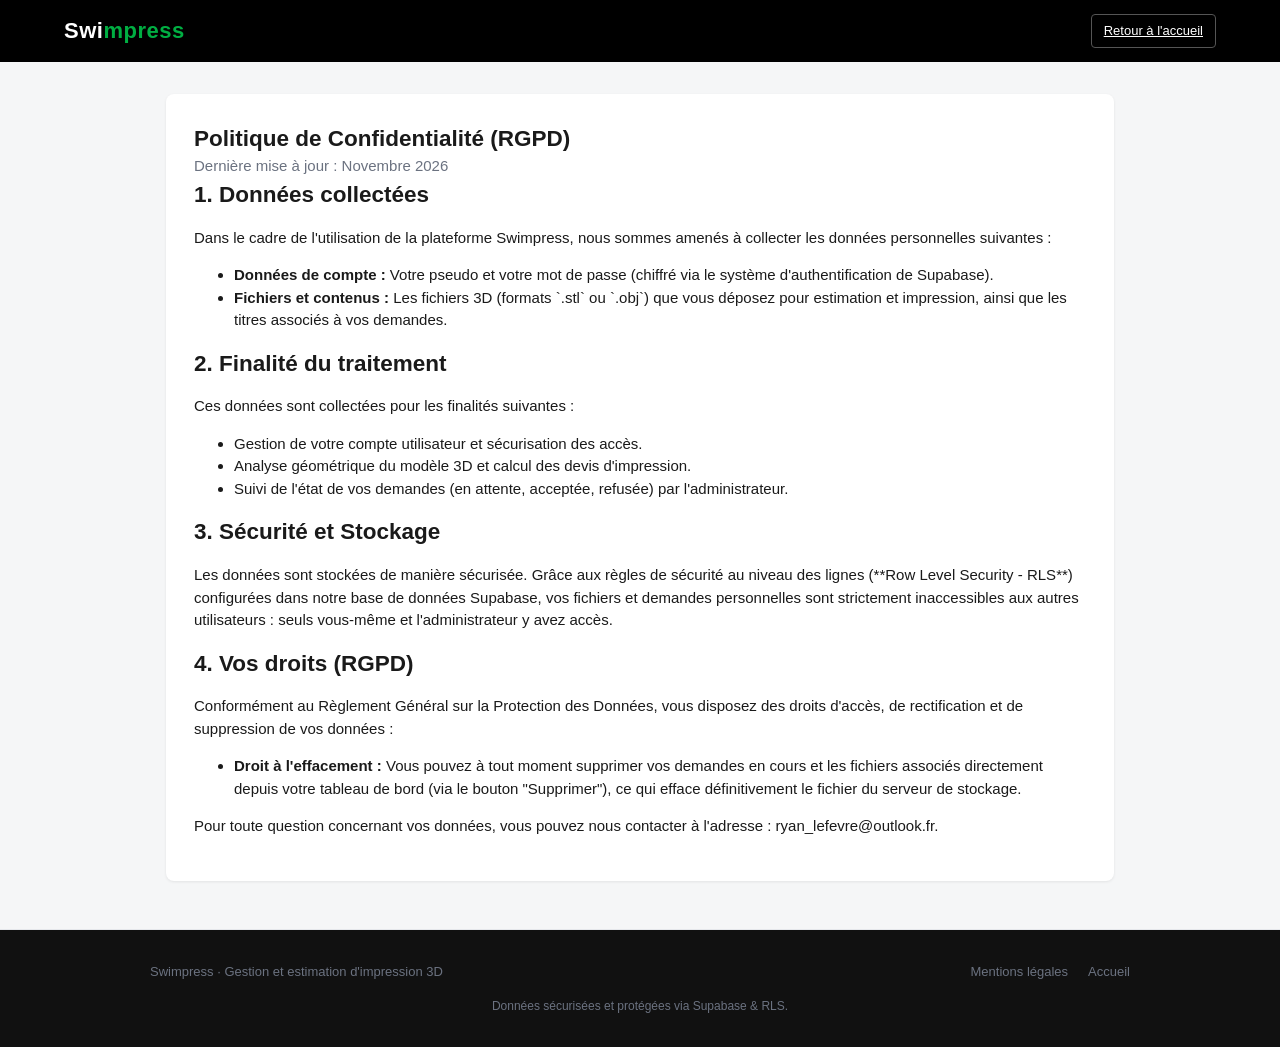
==== confidentialite.html @ 9ae866bb "Add RGPD to the web site" ====
<!DOCTYPE html>
<html lang="fr"><head><meta charset="utf-8">
<meta name="viewport" content="width=device-width,initial-scale=1">
<title>Swimpress – Politique de Confidentialité</title><link rel="stylesheet" href="style.css"></head>
<body>
<header>
  <div class="logo">Swi<b>mpress</b></div>
  <a href="index.html" class="btn ghost sm">Retour à l'accueil</a>
</header>
<main>
 <section class="card">
  <h1>Politique de Confidentialité (RGPD)</h1>
  <p class="muted">Dernière mise à jour : Novembre 2026</p>

  <h2>1. Données collectées</h2>
  <p>Dans le cadre de l'utilisation de la plateforme Swimpress, nous sommes amenés à collecter les données personnelles suivantes :</p>
  <ul>
    <li><strong>Données de compte :</strong> Votre pseudo et votre mot de passe (chiffré via le système d'authentification de Supabase).</li>
    <li><strong>Fichiers et contenus :</strong> Les fichiers 3D (formats `.stl` ou `.obj`) que vous déposez pour estimation et impression, ainsi que les titres associés à vos demandes.</li>
  </ul>

  <h2>2. Finalité du traitement</h2>
  <p>Ces données sont collectées pour les finalités suivantes :</p>
  <ul>
    <li>Gestion de votre compte utilisateur et sécurisation des accès.</li>
    <li>Analyse géométrique du modèle 3D et calcul des devis d'impression.</li>
    <li>Suivi de l'état de vos demandes (en attente, acceptée, refusée) par l'administrateur.</li>
  </ul>

  <h2>3. Sécurité et Stockage</h2>
  <p>Les données sont stockées de manière sécurisée. Grâce aux règles de sécurité au niveau des lignes (**Row Level Security - RLS**) configurées dans notre base de données Supabase, vos fichiers et demandes personnelles sont strictement inaccessibles aux autres utilisateurs : seuls vous-même et l'administrateur y avez accès.</p>

  <h2>4. Vos droits (RGPD)</h2>
  <p>Conformément au Règlement Général sur la Protection des Données, vous disposez des droits d'accès, de rectification et de suppression de vos données :</p>
  <ul>
    <li><strong>Droit à l'effacement :</strong> Vous pouvez à tout moment supprimer vos demandes en cours et les fichiers associés directement depuis votre tableau de bord (via le bouton "Supprimer"), ce qui efface définitivement le fichier du serveur de stockage.</li>
  </ul>
  <p>Pour toute question concernant vos données, vous pouvez nous contacter à l'adresse : ryan_lefevre@outlook.fr.</p>
 </section>
</main>
<footer>
  <div class="footer-content">
    <div>Swimpress · Gestion et estimation d'impression 3D</div>
    <div class="footer-links">
      <a href="mentions.html">Mentions légales</a>
      <div class="footer-links"><a href="index.html">Accueil</a></div>
    </div>
  </div>
  <p class="muted small">Données sécurisées et protégées via Supabase & RLS.</p>
</footer>
</body></html>
---- style.css ----
:root{--g:#00AE42;--gd:#009a3b;--bg:#f5f6f7;--c:#fff;--t:#1a1a1a;--m:#6b7280;--l:#e5e7eb}
*{box-sizing:border-box}body{margin:0;background:var(--bg);color:var(--t);font:15px/1.5 "Helvetica Neue",Arial,sans-serif}
header{background:#000;color:#fff;display:flex;justify-content:space-between;align-items:center;padding:14px 5vw}
.logo{font-size:22px;font-weight:700;letter-spacing:.5px}.logo b{color:var(--g)}
#who{display:flex;gap:12px;align-items:center}
main{max-width:980px;margin:32px auto;padding:0 16px;display:grid;gap:24px}
.card{background:var(--c);border-radius:8px;padding:28px;box-shadow:0 1px 3px rgba(0,0,0,.08)}
.auth{max-width:420px;margin:40px auto;display:grid;gap:12px}
h1,h2{margin:0}.muted{color:var(--m);margin:0}
input{padding:12px 14px;border:1px solid var(--l);border-radius:4px;font:inherit;width:100%}input:focus{outline:2px solid var(--g);border-color:transparent}
.btn{background:var(--g);color:#fff;border:0;border-radius:4px;padding:11px 22px;font:600 14px inherit;cursor:pointer;display:inline-block;text-align:center}
.btn:hover{background:var(--gd)}.btn.ghost{background:transparent;border:1px solid #555}.btn.ghost:hover{background:#222}
.btn.sm{padding:6px 12px;font-size:13px}.btn.out{background:#fff;color:var(--t);border:1px solid var(--l)}.btn.out:hover{background:var(--bg)}.btn.red{background:#e5484d}
.tabs{display:flex;border-bottom:1px solid var(--l)}.tab{flex:1;background:none;border:0;padding:10px;font:inherit;color:var(--m);cursor:pointer;border-bottom:2px solid transparent}.tab.on{color:var(--t);border-color:var(--g);font-weight:600}
.row{display:flex;justify-content:space-between;align-items:center;gap:12px;flex-wrap:wrap;margin:8px 0}
#send input{flex:1;min-width:180px}
#viewer{height:380px;background:linear-gradient(#eef0f2,#dfe3e6);border-radius:6px;margin:12px 0;position:relative;display:grid;place-items:center}
#viewer canvas{position:absolute;inset:0;width:100%;height:100%}#hint{position:relative}
.err{color:#e5484d;margin:0;min-height:1em}.ok{color:var(--gd)}
.item{display:flex;justify-content:space-between;align-items:center;gap:12px;flex-wrap:wrap;padding:14px 0;border-top:1px solid var(--l)}
.item:first-child{border-top:0}.item small{color:var(--m);display:block}
.acts{display:flex;gap:6px;flex-wrap:wrap}
.chip{padding:3px 10px;border-radius:99px;font-size:12px;font-weight:600;background:var(--g);color:#fff}
.chip.pending{background:#fff3cd;color:#8a6500}.chip.accepted{background:#d9f5e3;color:#007a31}.chip.refused{background:#fde2e3;color:#b3262b}
@media(max-width:600px){#viewer{height:280px}.card{padding:18px}}

/* ---- v2 ---- */
html{scroll-behavior:smooth}
header{position:sticky;top:0;z-index:10;gap:24px}header nav{display:flex;gap:24px;flex:1;margin-left:24px}
header nav a{color:#ccc;text-decoration:none;font-size:14px}header nav a:hover{color:var(--g)}
.hero{background:linear-gradient(120deg,#05140a,#0b3d1c 60%,#00AE42);color:#fff;display:flex;justify-content:space-around;align-items:center;gap:24px;padding:56px 5vw;flex-wrap:wrap}
.hero h1{font-size:clamp(32px,5vw,54px);line-height:1.1;margin:0 0 14px}.hero p{max-width:420px;color:#d7efe0;margin:0 0 24px}
.btn.big{padding:14px 30px;font-size:15px}.hero .btn{background:#fff;color:#007a31}.hero .btn:hover{background:#eaffef}
.scene{perspective:700px;width:160px;height:160px;margin:40px auto}
.cube{width:100px;height:100px;margin:30px;position:relative;transform-style:preserve-3d;animation:spin 14s linear infinite}
.cube i{position:absolute;inset:0;border:2px solid #00AE42;background:rgba(0,174,66,.15);box-shadow:0 0 18px rgba(0,174,66,.4) inset}
.cube i:nth-child(1){transform:translateZ(50px)}.cube i:nth-child(2){transform:rotateY(180deg) translateZ(50px)}
.cube i:nth-child(3){transform:rotateY(90deg) translateZ(50px)}.cube i:nth-child(4){transform:rotateY(-90deg) translateZ(50px)}
.cube i:nth-child(5){transform:rotateX(90deg) translateZ(50px)}.cube i:nth-child(6){transform:rotateX(-90deg) translateZ(50px)}
@keyframes spin{to{transform:rotateX(360deg) rotateY(360deg)}}
@media(prefers-reduced-motion:reduce){.cube{animation:none;transform:rotateX(-25deg) rotateY(35deg)}}
.stats{display:grid;grid-template-columns:repeat(auto-fit,minmax(130px,1fr));gap:16px;margin-top:-56px;position:relative}
.stats div{background:#fff;border-radius:8px;padding:18px;text-align:center;color:var(--m);box-shadow:0 4px 14px rgba(0,0,0,.1);border-bottom:3px solid var(--g)}
.stats b{display:block;font-size:30px;color:var(--t)}
.steps{display:grid;grid-template-columns:repeat(auto-fit,minmax(220px,1fr));gap:16px}
.steps .card{text-align:center}.steps h3{margin:10px 0 4px}.ico{display:inline-grid;place-items:center;width:48px;height:48px;border-radius:50%;background:#d9f5e3;color:var(--gd);font-size:22px}
#viewer.drop{outline:3px dashed var(--g);outline-offset:-8px}#hint{text-align:center;z-index:1}
.chip.dim{background:#eef0f2;color:var(--t)}.tabs.mini{border:0}.tabs.mini .tab{padding:6px 12px;font-size:13px;flex:none}
.empty{padding:20px 0}
.toast{position:fixed;bottom:24px;right:24px;background:#111;color:#fff;border-left:4px solid var(--g);padding:14px 20px;border-radius:6px;z-index:99;box-shadow:0 6px 20px rgba(0,0,0,.3)}.toast.bad{border-color:#e5484d}
footer{text-align:center;color:var(--m);padding:32px 16px;font-size:13px}
/* page de connexion */
.split{display:grid;grid-template-columns:1fr 1fr;min-height:100vh}
.side{background:linear-gradient(160deg,#05140a,#0b3d1c 60%,#00AE42);color:#fff;padding:40px 6vw;display:flex;flex-direction:column;justify-content:center}
.side .logo{position:absolute;top:28px;left:6vw}.side .scene{margin:0 0 30px}.side h2{font-size:32px;margin-bottom:8px}.side p{color:#d7efe0;max-width:360px}
.formside{display:grid;place-items:center;padding:24px}
.auth{width:100%;max-width:380px;display:grid;gap:14px}.auth label{display:grid;gap:6px;font-weight:600;font-size:14px}
.pw{position:relative;display:block}.pw input{padding-right:44px}.pw button{position:absolute;right:6px;top:50%;transform:translateY(-50%);background:none;border:0;cursor:pointer;font-size:18px}
@media(max-width:800px){.split{grid-template-columns:1fr}.side{padding:90px 6vw 24px}.side .scene,.side p{display:none}header nav{display:none}}

/* ---- estimation ---- */
.chk{display:flex!important;align-items:center;gap:8px;font-weight:600;cursor:pointer}.chk input{width:auto}
.estgrid{display:grid;grid-template-columns:1fr 1.2fr;gap:24px;margin:12px 0}
.params,.res{background:var(--bg);border-radius:8px;padding:18px;display:grid;gap:10px;align-content:start}
.params h3,.res h3{margin:0 0 4px;font-size:16px}.params label{display:grid;gap:4px;font-size:13px;color:var(--m)}.params input[type=number]{padding:8px 10px}
.res>div{display:flex;justify-content:space-between;gap:12px;padding:6px 0;border-bottom:1px solid var(--l)}.res b{font-variant-numeric:tabular-nums}
.res .total{border:0;background:var(--g);color:#fff;border-radius:6px;padding:12px 14px;font-size:18px}.small{font-size:12px}
@media(max-width:700px){.estgrid{grid-template-columns:1fr}}

/* ---- Footer RGPD & Liens ---- */
footer {background: #111;color: var(--m);padding: 32px 5vw;font-size: 13px;display: flex;flex-direction: column;align-items: center;gap: 16px;border-top: 1px solid var(--l);margin-top: 48px;}
.footer-content {display: flex;justify-content: space-between;align-items: center;width: 100%;max-width: 980px;flex-wrap: wrap;gap: 16px;}
.footer-links {display: flex;gap: 20px;}
.footer-links a {color: var(--m);text-decoration: none;}
.footer-links a:hover {color: var(--g);}
@media(max-width: 600px) {.footer-content { flex-direction: column; text-align: center; }}
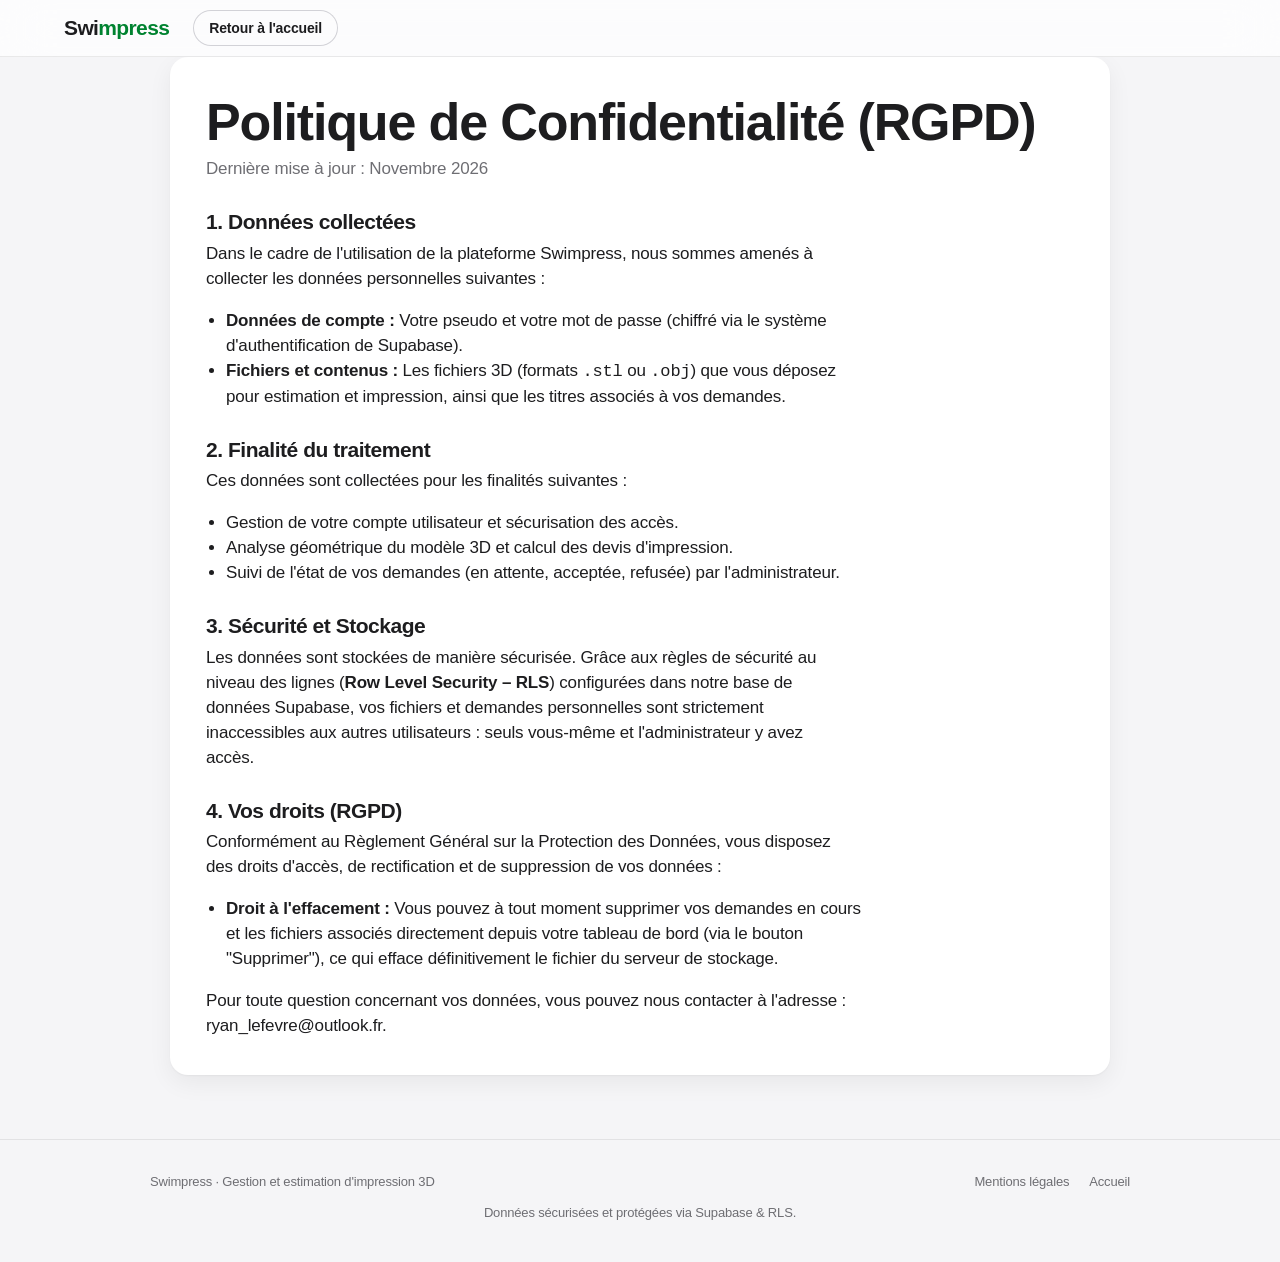
==== commit d5693814: "Add files via upload" ====
--- a/confidentialite.html
+++ b/confidentialite.html
@@ -1,51 +1,51 @@
-<!DOCTYPE html>
-<html lang="fr"><head><meta charset="utf-8">
-<meta name="viewport" content="width=device-width,initial-scale=1">
-<title>Swimpress – Politique de Confidentialité</title><link rel="stylesheet" href="style.css"></head>
-<body>
-<header>
-  <div class="logo">Swi<b>mpress</b></div>
-  <a href="index.html" class="btn ghost sm">Retour à l'accueil</a>
-</header>
-<main>
- <section class="card">
-  <h1>Politique de Confidentialité (RGPD)</h1>
-  <p class="muted">Dernière mise à jour : Novembre 2026</p>
-
-  <h2>1. Données collectées</h2>
-  <p>Dans le cadre de l'utilisation de la plateforme Swimpress, nous sommes amenés à collecter les données personnelles suivantes :</p>
-  <ul>
-    <li><strong>Données de compte :</strong> Votre pseudo et votre mot de passe (chiffré via le système d'authentification de Supabase).</li>
-    <li><strong>Fichiers et contenus :</strong> Les fichiers 3D (formats `.stl` ou `.obj`) que vous déposez pour estimation et impression, ainsi que les titres associés à vos demandes.</li>
-  </ul>
-
-  <h2>2. Finalité du traitement</h2>
-  <p>Ces données sont collectées pour les finalités suivantes :</p>
-  <ul>
-    <li>Gestion de votre compte utilisateur et sécurisation des accès.</li>
-    <li>Analyse géométrique du modèle 3D et calcul des devis d'impression.</li>
-    <li>Suivi de l'état de vos demandes (en attente, acceptée, refusée) par l'administrateur.</li>
-  </ul>
-
-  <h2>3. Sécurité et Stockage</h2>
-  <p>Les données sont stockées de manière sécurisée. Grâce aux règles de sécurité au niveau des lignes (**Row Level Security - RLS**) configurées dans notre base de données Supabase, vos fichiers et demandes personnelles sont strictement inaccessibles aux autres utilisateurs : seuls vous-même et l'administrateur y avez accès.</p>
-
-  <h2>4. Vos droits (RGPD)</h2>
-  <p>Conformément au Règlement Général sur la Protection des Données, vous disposez des droits d'accès, de rectification et de suppression de vos données :</p>
-  <ul>
-    <li><strong>Droit à l'effacement :</strong> Vous pouvez à tout moment supprimer vos demandes en cours et les fichiers associés directement depuis votre tableau de bord (via le bouton "Supprimer"), ce qui efface définitivement le fichier du serveur de stockage.</li>
-  </ul>
-  <p>Pour toute question concernant vos données, vous pouvez nous contacter à l'adresse : ryan_lefevre@outlook.fr.</p>
- </section>
-</main>
-<footer>
-  <div class="footer-content">
-    <div>Swimpress · Gestion et estimation d'impression 3D</div>
-    <div class="footer-links">
-      <a href="mentions.html">Mentions légales</a>
-      <div class="footer-links"><a href="index.html">Accueil</a></div>
-    </div>
-  </div>
-  <p class="muted small">Données sécurisées et protégées via Supabase & RLS.</p>
-</footer>
+<!DOCTYPE html>
+<html lang="fr"><head><meta charset="utf-8">
+<meta name="viewport" content="width=device-width,initial-scale=1">
+<title>Swimpress – Politique de Confidentialité</title><link rel="stylesheet" href="style.css"><script>try{if(localStorage.getItem("theme")==="dark")document.documentElement.dataset.theme="dark"}catch(e){}</script></head>
+<body>
+<header>
+  <div class="logo">Swi<b>mpress</b></div>
+  <a href="index.html" class="btn ghost sm">Retour à l'accueil</a>
+</header>
+<main>
+ <section class="card">
+  <h1>Politique de Confidentialité (RGPD)</h1>
+  <p class="muted">Dernière mise à jour : Novembre 2026</p>
+
+  <h2>1. Données collectées</h2>
+  <p>Dans le cadre de l'utilisation de la plateforme Swimpress, nous sommes amenés à collecter les données personnelles suivantes :</p>
+  <ul>
+    <li><strong>Données de compte :</strong> Votre pseudo et votre mot de passe (chiffré via le système d'authentification de Supabase).</li>
+    <li><strong>Fichiers et contenus :</strong> Les fichiers 3D (formats <code>.stl</code> ou <code>.obj</code>) que vous déposez pour estimation et impression, ainsi que les titres associés à vos demandes.</li>
+  </ul>
+
+  <h2>2. Finalité du traitement</h2>
+  <p>Ces données sont collectées pour les finalités suivantes :</p>
+  <ul>
+    <li>Gestion de votre compte utilisateur et sécurisation des accès.</li>
+    <li>Analyse géométrique du modèle 3D et calcul des devis d'impression.</li>
+    <li>Suivi de l'état de vos demandes (en attente, acceptée, refusée) par l'administrateur.</li>
+  </ul>
+
+  <h2>3. Sécurité et Stockage</h2>
+  <p>Les données sont stockées de manière sécurisée. Grâce aux règles de sécurité au niveau des lignes (<strong>Row Level Security – RLS</strong>) configurées dans notre base de données Supabase, vos fichiers et demandes personnelles sont strictement inaccessibles aux autres utilisateurs : seuls vous-même et l'administrateur y avez accès.</p>
+
+  <h2>4. Vos droits (RGPD)</h2>
+  <p>Conformément au Règlement Général sur la Protection des Données, vous disposez des droits d'accès, de rectification et de suppression de vos données :</p>
+  <ul>
+    <li><strong>Droit à l'effacement :</strong> Vous pouvez à tout moment supprimer vos demandes en cours et les fichiers associés directement depuis votre tableau de bord (via le bouton "Supprimer"), ce qui efface définitivement le fichier du serveur de stockage.</li>
+  </ul>
+  <p>Pour toute question concernant vos données, vous pouvez nous contacter à l'adresse : ryan_lefevre@outlook.fr.</p>
+ </section>
+</main>
+<footer>
+  <div class="footer-content">
+    <div>Swimpress · Gestion et estimation d'impression 3D</div>
+    <div class="footer-links">
+      <a href="mentions.html">Mentions légales</a>
+      <a href="index.html">Accueil</a>
+    </div>
+  </div>
+  <p class="small">Données sécurisées et protégées via Supabase & RLS.</p>
+</footer>
 </body></html>
--- a/style.css
+++ b/style.css
@@ -1,76 +1,335 @@
-:root{--g:#00AE42;--gd:#009a3b;--bg:#f5f6f7;--c:#fff;--t:#1a1a1a;--m:#6b7280;--l:#e5e7eb}
-*{box-sizing:border-box}body{margin:0;background:var(--bg);color:var(--t);font:15px/1.5 "Helvetica Neue",Arial,sans-serif}
-header{background:#000;color:#fff;display:flex;justify-content:space-between;align-items:center;padding:14px 5vw}
-.logo{font-size:22px;font-weight:700;letter-spacing:.5px}.logo b{color:var(--g)}
-#who{display:flex;gap:12px;align-items:center}
-main{max-width:980px;margin:32px auto;padding:0 16px;display:grid;gap:24px}
-.card{background:var(--c);border-radius:8px;padding:28px;box-shadow:0 1px 3px rgba(0,0,0,.08)}
-.auth{max-width:420px;margin:40px auto;display:grid;gap:12px}
-h1,h2{margin:0}.muted{color:var(--m);margin:0}
-input{padding:12px 14px;border:1px solid var(--l);border-radius:4px;font:inherit;width:100%}input:focus{outline:2px solid var(--g);border-color:transparent}
-.btn{background:var(--g);color:#fff;border:0;border-radius:4px;padding:11px 22px;font:600 14px inherit;cursor:pointer;display:inline-block;text-align:center}
-.btn:hover{background:var(--gd)}.btn.ghost{background:transparent;border:1px solid #555}.btn.ghost:hover{background:#222}
-.btn.sm{padding:6px 12px;font-size:13px}.btn.out{background:#fff;color:var(--t);border:1px solid var(--l)}.btn.out:hover{background:var(--bg)}.btn.red{background:#e5484d}
-.tabs{display:flex;border-bottom:1px solid var(--l)}.tab{flex:1;background:none;border:0;padding:10px;font:inherit;color:var(--m);cursor:pointer;border-bottom:2px solid transparent}.tab.on{color:var(--t);border-color:var(--g);font-weight:600}
-.row{display:flex;justify-content:space-between;align-items:center;gap:12px;flex-wrap:wrap;margin:8px 0}
-#send input{flex:1;min-width:180px}
-#viewer{height:380px;background:linear-gradient(#eef0f2,#dfe3e6);border-radius:6px;margin:12px 0;position:relative;display:grid;place-items:center}
-#viewer canvas{position:absolute;inset:0;width:100%;height:100%}#hint{position:relative}
-.err{color:#e5484d;margin:0;min-height:1em}.ok{color:var(--gd)}
-.item{display:flex;justify-content:space-between;align-items:center;gap:12px;flex-wrap:wrap;padding:14px 0;border-top:1px solid var(--l)}
-.item:first-child{border-top:0}.item small{color:var(--m);display:block}
-.acts{display:flex;gap:6px;flex-wrap:wrap}
-.chip{padding:3px 10px;border-radius:99px;font-size:12px;font-weight:600;background:var(--g);color:#fff}
-.chip.pending{background:#fff3cd;color:#8a6500}.chip.accepted{background:#d9f5e3;color:#007a31}.chip.refused{background:#fde2e3;color:#b3262b}
-@media(max-width:600px){#viewer{height:280px}.card{padding:18px}}
-
-/* ---- v2 ---- */
-html{scroll-behavior:smooth}
-header{position:sticky;top:0;z-index:10;gap:24px}header nav{display:flex;gap:24px;flex:1;margin-left:24px}
-header nav a{color:#ccc;text-decoration:none;font-size:14px}header nav a:hover{color:var(--g)}
-.hero{background:linear-gradient(120deg,#05140a,#0b3d1c 60%,#00AE42);color:#fff;display:flex;justify-content:space-around;align-items:center;gap:24px;padding:56px 5vw;flex-wrap:wrap}
-.hero h1{font-size:clamp(32px,5vw,54px);line-height:1.1;margin:0 0 14px}.hero p{max-width:420px;color:#d7efe0;margin:0 0 24px}
-.btn.big{padding:14px 30px;font-size:15px}.hero .btn{background:#fff;color:#007a31}.hero .btn:hover{background:#eaffef}
-.scene{perspective:700px;width:160px;height:160px;margin:40px auto}
-.cube{width:100px;height:100px;margin:30px;position:relative;transform-style:preserve-3d;animation:spin 14s linear infinite}
-.cube i{position:absolute;inset:0;border:2px solid #00AE42;background:rgba(0,174,66,.15);box-shadow:0 0 18px rgba(0,174,66,.4) inset}
+/* =========================================================
+   Swimpress – design system v3 (esprit Apple HIG)
+   Principes : contenu d'abord, une seule couleur d'accent,
+   glass uniquement sur la couche fonctionnelle (header, bulle de prix, toast).
+   ========================================================= */
+
+/* ---------- 1. Tokens ---------- */
+:root{
+  /* Surfaces */
+  --bg:#f5f5f7;            /* fond de page */
+  --c:#ffffff;             /* cartes (couche contenu : opaque) */
+  --fill:#f2f2f4;          /* champs, zones secondaires */
+  /* Contenu */
+  --t:#1d1d1f;             /* texte        15.5:1 sur --bg */
+  --m:#6e6e73;             /* texte discret 4.7:1 sur --bg  */
+  --l:#d2d2d7;             /* filet */
+  --hair:rgba(0,0,0,.08);
+  /* Accent unique */
+  --g:#008330;             /* fond de bouton : blanc dessus 4.9:1 */
+  --gd:#007a2c;            /* survol / texte vert sur blanc 5.5:1 */
+  --on-g:#fff;
+  --g-soft:#e3f5e9;
+  /* Signaux */
+  --red:#c9252d;           /* blanc dessus 5.6:1 */
+  --on-red:#fff;
+  /* Glass (valeurs de départ, pas une spec Apple) */
+  --glass:rgba(255,255,255,.72);
+  --glass-line:rgba(255,255,255,.6);
+  --blur:saturate(1.6) blur(24px);
+  /* Forme */
+  --r:18px; --r-sm:12px;
+  --shadow:0 1px 2px rgba(0,0,0,.04),0 8px 24px rgba(0,0,0,.06);
+  --font:-apple-system,BlinkMacSystemFont,"SF Pro Text","SF Pro Display","Inter","Segoe UI",Roboto,"Helvetica Neue",Arial,sans-serif;
+}
+:root{color-scheme:light}
+/* Sombre = choix de l'utilisateur (bouton), jamais automatique. Gris anthracite, pas de noir pur. */
+:root[data-theme="dark"]{
+  color-scheme:dark;
+  --bg:#1f2023;--c:#2a2b2f;--fill:#35363b;
+  --t:#f2f2f4;--m:#a9a9b1;--l:#44454b;--hair:rgba(255,255,255,.09);
+  --g:#34c759;--gd:#5bd77b;--on-g:#062410;--g-soft:#1f3a29;
+  --red:#d93036;
+  --glass:rgba(42,43,47,.72);--glass-line:rgba(255,255,255,.12);
+  --shadow:0 1px 2px rgba(0,0,0,.25),0 8px 24px rgba(0,0,0,.25);
+}
+/* Transparence réduite : repli opaque */
+@media(prefers-reduced-transparency:reduce){
+  :root,:root[data-theme="dark"]{--glass:var(--c);--blur:none}
+}
+/* Contraste renforcé */
+@media(prefers-contrast:more){
+  :root{--l:#6e6e73;--hair:rgba(0,0,0,.4);--m:#4a4a4f}
+}
+
+/* ---------- 2. Base ---------- */
+*{box-sizing:border-box}
+[hidden]{display:none!important} /* .row{display:flex} neutralisait l'attribut hidden de #send */
+html{scroll-behavior:smooth;scroll-padding-top:72px;-webkit-text-size-adjust:100%}
+body{margin:0;background:var(--bg);color:var(--t);font:17px/1.47 var(--font);letter-spacing:-.01em;-webkit-font-smoothing:antialiased}
+h1,h2,h3{margin:0;letter-spacing:-.022em;line-height:1.12}
+h1{font-size:clamp(32px,5vw,52px);font-weight:700}
+h2{font-size:28px;font-weight:700}
+h3{font-size:19px;font-weight:600}
+p{margin:0}
+.muted{color:var(--m);margin:0}
+.small{font-size:13px}
+a{color:var(--gd)}
+:focus-visible{outline:3px solid var(--g);outline-offset:2px;border-radius:6px}
+
+/* ---------- 3. Header = couche fonctionnelle (glass) ---------- */
+header{
+  position:sticky;top:0;z-index:20;
+  display:flex;align-items:center;gap:24px;
+  padding:10px max(5vw,16px);min-height:56px;
+  background:var(--glass);
+  -webkit-backdrop-filter:var(--blur);backdrop-filter:var(--blur);
+  border-bottom:1px solid var(--hair);
+}
+.logo{font-size:21px;font-weight:700;letter-spacing:-.03em;color:var(--t)}
+.logo b{color:var(--g)}
+header nav{display:flex;gap:4px;flex:1;margin-left:8px}
+header nav a{color:var(--t);opacity:.72;text-decoration:none;font-size:15px;padding:8px 12px;border-radius:99px;transition:background .2s,opacity .2s}
+header nav a:hover{opacity:1;background:var(--hair)}
+#who{display:flex;gap:10px;align-items:center;font-size:15px}
+#pseudo{font-weight:600}
+
+/* ---------- 4. Boutons : un seul prominent par zone ---------- */
+.btn{
+  display:inline-flex;align-items:center;justify-content:center;gap:6px;
+  min-height:44px;padding:0 22px;border:0;border-radius:99px;
+  background:var(--g);color:var(--on-g);
+  font:600 15px/1 var(--font);letter-spacing:-.01em;cursor:pointer;text-decoration:none;
+  transition:background .2s,transform .1s;
+}
+.btn:hover{background:var(--gd)}
+.btn:active{transform:scale(.98)}
+.btn:disabled{opacity:.45;cursor:default}
+.btn.out{background:var(--fill);color:var(--t)}
+.btn.out:hover{background:var(--l)}
+.btn.ghost{background:transparent;color:var(--t);box-shadow:inset 0 0 0 1px var(--l)}
+.btn.ghost:hover{background:var(--hair)}
+.btn.red{background:var(--red);color:var(--on-red)}
+.btn.red:hover{filter:brightness(.92)}
+.btn.big{min-height:52px;padding:0 32px;font-size:17px}
+/* « sm » garde une zone de clic de 44 px grâce au padding vertical invisible */
+.btn.sm{min-height:36px;padding:0 16px;font-size:14px;position:relative}
+.btn.sm::after{content:"";position:absolute;inset:-4px 0}
+
+/* ---------- 5. Hero : sobre, clair, sans gradient ---------- */
+.hero{
+  display:flex;justify-content:center;align-items:center;gap:clamp(24px,6vw,80px);flex-wrap:wrap;
+  padding:clamp(48px,9vw,96px) 5vw clamp(72px,10vw,112px);text-align:left;
+  background:linear-gradient(120deg, #05140a, #0b3d1c 60%, #00AE42);
+  color:#fff;
+}
+.hero>div:first-child{max-width:520px}
+.hero h1{margin-bottom:16px;color:#fff}
+.hero p{font-size:21px;line-height:1.35;color:#d7efe0;margin-bottom:28px;max-width:440px}
+.hero .btn{background:#fff;color:#007a31}
+.hero .btn:hover{background:#eaffef}
+.hero .cube i{border-color:rgba(255,255,255,.75);background:rgba(255,255,255,.10);box-shadow:0 0 18px rgba(255,255,255,.18) inset}
+.scene{perspective:800px;width:160px;height:160px;margin:20px auto}
+.cube{width:100px;height:100px;margin:30px;position:relative;transform-style:preserve-3d;animation:spin 18s linear infinite}
+.cube i{position:absolute;inset:0;border:1.5px solid var(--g);background:color-mix(in srgb,var(--g) 10%,transparent);border-radius:6px}
 .cube i:nth-child(1){transform:translateZ(50px)}.cube i:nth-child(2){transform:rotateY(180deg) translateZ(50px)}
 .cube i:nth-child(3){transform:rotateY(90deg) translateZ(50px)}.cube i:nth-child(4){transform:rotateY(-90deg) translateZ(50px)}
 .cube i:nth-child(5){transform:rotateX(90deg) translateZ(50px)}.cube i:nth-child(6){transform:rotateX(-90deg) translateZ(50px)}
 @keyframes spin{to{transform:rotateX(360deg) rotateY(360deg)}}
-@media(prefers-reduced-motion:reduce){.cube{animation:none;transform:rotateX(-25deg) rotateY(35deg)}}
-.stats{display:grid;grid-template-columns:repeat(auto-fit,minmax(130px,1fr));gap:16px;margin-top:-56px;position:relative}
-.stats div{background:#fff;border-radius:8px;padding:18px;text-align:center;color:var(--m);box-shadow:0 4px 14px rgba(0,0,0,.1);border-bottom:3px solid var(--g)}
-.stats b{display:block;font-size:30px;color:var(--t)}
+@media(prefers-reduced-motion:reduce){.cube{animation:none;transform:rotateX(-25deg) rotateY(35deg)}html{scroll-behavior:auto}}
+
+/* ---------- 6. Mise en page & cartes (couche contenu : opaque) ---------- */
+main{max-width:980px;margin:0 auto;padding:0 20px;display:grid;gap:28px}
+.card{background:var(--c);border-radius:var(--r);padding:clamp(20px,4vw,36px);box-shadow:var(--shadow)}
+.row{display:flex;justify-content:space-between;align-items:center;gap:12px;flex-wrap:wrap;margin:0 0 16px}
+.row:last-child{margin-bottom:0}
+
+/* Stats : une ligne discrète, plus de gros chiffres sur dégradé */
+.stats{display:flex;gap:8px;flex-wrap:wrap;margin-top:-48px;position:relative}
+.stats div{flex:1 1 130px;background:var(--c);border-radius:var(--r-sm);padding:14px 18px;color:var(--m);font-size:14px;box-shadow:var(--shadow)}
+.stats b{display:block;font-size:26px;font-weight:700;color:var(--t);letter-spacing:-.02em;font-variant-numeric:tabular-nums}
+
 .steps{display:grid;grid-template-columns:repeat(auto-fit,minmax(220px,1fr));gap:16px}
-.steps .card{text-align:center}.steps h3{margin:10px 0 4px}.ico{display:inline-grid;place-items:center;width:48px;height:48px;border-radius:50%;background:#d9f5e3;color:var(--gd);font-size:22px}
-#viewer.drop{outline:3px dashed var(--g);outline-offset:-8px}#hint{text-align:center;z-index:1}
-.chip.dim{background:#eef0f2;color:var(--t)}.tabs.mini{border:0}.tabs.mini .tab{padding:6px 12px;font-size:13px;flex:none}
-.empty{padding:20px 0}
-.toast{position:fixed;bottom:24px;right:24px;background:#111;color:#fff;border-left:4px solid var(--g);padding:14px 20px;border-radius:6px;z-index:99;box-shadow:0 6px 20px rgba(0,0,0,.3)}.toast.bad{border-color:#e5484d}
-footer{text-align:center;color:var(--m);padding:32px 16px;font-size:13px}
-/* page de connexion */
+.steps .card{text-align:left;padding:24px;box-shadow:none;border:1px solid var(--hair)}
+.steps h3{margin:14px 0 4px}
+.ico{display:inline-grid;place-items:center;width:44px;height:44px;border-radius:12px;background:var(--g-soft);color:var(--gd);font-size:20px;font-weight:700}
+
+/* ---------- 7. Visionneuse 3D = signature du produit ---------- */
+#viewer{
+  height:min(62vh,480px);min-height:300px;margin:0 0 20px;position:relative;display:grid;place-items:center;overflow:hidden;
+  border-radius:var(--r);background:radial-gradient(120% 90% at 50% 0%,var(--c),var(--fill));
+  box-shadow:inset 0 0 0 1px var(--hair);
+}
+#viewer canvas{position:absolute;inset:0;width:100%;height:100%}
+#hint{position:relative;text-align:center;z-index:1;padding:0 24px}
+#viewer.drop{box-shadow:inset 0 0 0 3px var(--g)}
+/* Bulle de prix flottante : glass sur contenu riche = usage légitime */
+.vtotal{
+  position:absolute;left:16px;bottom:16px;z-index:2;
+  padding:10px 18px;border-radius:99px;font-weight:600;font-size:17px;font-variant-numeric:tabular-nums;
+  background:var(--glass);border:1px solid var(--glass-line);
+  -webkit-backdrop-filter:var(--blur);backdrop-filter:var(--blur);
+  box-shadow:0 4px 16px rgba(0,0,0,.12);
+}
+.vtotal[hidden]{display:none}
+
+/* ---------- 8. Estimation ---------- */
+.chk{display:flex!important;align-items:center;gap:10px;font-weight:500;cursor:pointer;font-size:15px}
+.chk input{width:20px;height:20px;accent-color:var(--g)}
+.estgrid{display:grid;grid-template-columns:1fr 1.2fr;gap:20px;margin:16px 0}
+.params,.res{background:var(--fill);border-radius:var(--r);padding:22px;display:grid;gap:12px;align-content:start}
+.params h3,.res h3{margin:0 0 4px;font-size:17px}
+.params label{display:grid;gap:6px;font-size:14px;color:var(--m)}
+.fixed{display:grid;gap:2px;padding-top:10px;border-top:1px solid var(--l);font-size:14px;color:var(--m)}
+.fixed div{display:flex;justify-content:space-between}
+.fixed b{color:var(--t);font-weight:500;font-variant-numeric:tabular-nums}
+.res>div{display:flex;justify-content:space-between;gap:12px;padding:8px 0;border-bottom:1px solid var(--l);font-size:15px}
+.res b{font-variant-numeric:tabular-nums;font-weight:600}
+.res .total{border:0;background:var(--g);color:var(--on-g);border-radius:var(--r-sm);padding:14px 16px;font-size:19px;margin-top:6px}
+.res>p{padding-top:6px}
+
+/* ---------- 9. Formulaires ---------- */
+input{
+  width:100%;min-height:44px;padding:0 14px;border:1px solid transparent;border-radius:var(--r-sm);
+  background:var(--glass);color:var(--t);font:inherit;transition:box-shadow .15s,background .15s;
+}
+input::placeholder{color:var(--m)}
+input:focus{outline:none;background:var(--c);box-shadow:0 0 0 3px color-mix(in srgb,var(--g) 45%,transparent);border-color:var(--g)}
+input:disabled{opacity:.6}
+#send input{flex:1;min-width:180px}
+.err{color:var(--red);margin:0;min-height:1.4em;font-size:14px}
+.ok{color:var(--gd)}
+
+/* ---------- 10. Onglets = contrôle segmenté ---------- */
+.tabs{display:flex;padding:3px;background:var(--fill);border-radius:99px;gap:2px}
+.tab{flex:1;background:none;border:0;padding:8px 14px;min-height:36px;font:500 14px var(--font);color:var(--m);cursor:pointer;border-radius:99px;transition:background .2s,color .2s}
+.tab:hover{color:var(--t)}
+.tab.on{background:var(--c);color:var(--t);font-weight:600;box-shadow:0 1px 3px rgba(0,0,0,.12)}
+.tabs.mini{background:var(--fill)}
+.tabs.mini .tab{flex:none}
+
+/* ---------- 11. Liste des demandes ---------- */
+.item{display:flex;justify-content:space-between;align-items:center;gap:12px;flex-wrap:wrap;padding:16px 0;border-top:1px solid var(--hair)}
+.item:first-child{border-top:0}
+.item small{color:var(--m);display:block;font-size:13px;margin-top:2px}
+.acts{display:flex;gap:6px;flex-wrap:wrap}
+.empty{padding:28px 0;text-align:center}
+
+/* ---------- 12. Pastilles de statut (texte + couleur, jamais couleur seule) ---------- */
+.chip{display:inline-block;padding:3px 10px;border-radius:99px;font-size:13px;font-weight:600;background:var(--g);color:var(--on-g)}
+.chip.pending{background:#fff2d6;color:#8a5a00}
+.chip.accepted{background:#dff5e6;color:#006b26}
+.chip.refused{background:#fde8e9;color:#b3202a}
+.chip.dim{background:var(--fill);color:var(--t)}
+[data-theme="dark"] .chip.pending{background:#43361a;color:#ffd166}
+[data-theme="dark"] .chip.accepted{background:#1f3a29;color:#6fe08c}
+[data-theme="dark"] .chip.refused{background:#432226;color:#ff9a9f}
+
+/* ---------- 13. Toast = couche fonctionnelle ---------- */
+.toast{
+  position:fixed;left:50%;bottom:max(24px,env(safe-area-inset-bottom));transform:translateX(-50%);z-index:99;
+  padding:12px 20px;border-radius:99px;font-size:15px;font-weight:500;max-width:calc(100vw - 32px);
+  background:var(--glass);color:var(--t);border:1px solid var(--glass-line);
+  -webkit-backdrop-filter:var(--blur);backdrop-filter:var(--blur);box-shadow:0 8px 28px rgba(0,0,0,.18);
+  animation:rise .25s ease-out;
+}
+.toast.bad{color:var(--red);border-color:var(--red)}
+@keyframes rise{from{opacity:0;transform:translate(-50%,8px)}}
+@media(prefers-reduced-motion:reduce){.toast{animation:none}}
+
+/* ---------- 14. Page de connexion ---------- */
 .split{display:grid;grid-template-columns:1fr 1fr;min-height:100vh}
-.side{background:linear-gradient(160deg,#05140a,#0b3d1c 60%,#00AE42);color:#fff;padding:40px 6vw;display:flex;flex-direction:column;justify-content:center}
-.side .logo{position:absolute;top:28px;left:6vw}.side .scene{margin:0 0 30px}.side h2{font-size:32px;margin-bottom:8px}.side p{color:#d7efe0;max-width:360px}
+.side{position:relative;background:var(--fill);padding:40px 6vw;display:flex;flex-direction:column;justify-content:center}
+.side .logo{position:absolute;top:28px;left:6vw}
+.side .scene{margin:0 0 24px}
+.side h2{font-size:34px;margin-bottom:10px}
+.side p{color:var(--m);max-width:360px;font-size:19px;line-height:1.4}
 .formside{display:grid;place-items:center;padding:24px}
-.auth{width:100%;max-width:380px;display:grid;gap:14px}.auth label{display:grid;gap:6px;font-weight:600;font-size:14px}
-.pw{position:relative;display:block}.pw input{padding-right:44px}.pw button{position:absolute;right:6px;top:50%;transform:translateY(-50%);background:none;border:0;cursor:pointer;font-size:18px}
-@media(max-width:800px){.split{grid-template-columns:1fr}.side{padding:90px 6vw 24px}.side .scene,.side p{display:none}header nav{display:none}}
-
-/* ---- estimation ---- */
-.chk{display:flex!important;align-items:center;gap:8px;font-weight:600;cursor:pointer}.chk input{width:auto}
-.estgrid{display:grid;grid-template-columns:1fr 1.2fr;gap:24px;margin:12px 0}
-.params,.res{background:var(--bg);border-radius:8px;padding:18px;display:grid;gap:10px;align-content:start}
-.params h3,.res h3{margin:0 0 4px;font-size:16px}.params label{display:grid;gap:4px;font-size:13px;color:var(--m)}.params input[type=number]{padding:8px 10px}
-.res>div{display:flex;justify-content:space-between;gap:12px;padding:6px 0;border-bottom:1px solid var(--l)}.res b{font-variant-numeric:tabular-nums}
-.res .total{border:0;background:var(--g);color:#fff;border-radius:6px;padding:12px 14px;font-size:18px}.small{font-size:12px}
-@media(max-width:700px){.estgrid{grid-template-columns:1fr}}
-
-/* ---- Footer RGPD & Liens ---- */
-footer {background: #111;color: var(--m);padding: 32px 5vw;font-size: 13px;display: flex;flex-direction: column;align-items: center;gap: 16px;border-top: 1px solid var(--l);margin-top: 48px;}
-.footer-content {display: flex;justify-content: space-between;align-items: center;width: 100%;max-width: 980px;flex-wrap: wrap;gap: 16px;}
-.footer-links {display: flex;gap: 20px;}
-.footer-links a {color: var(--m);text-decoration: none;}
-.footer-links a:hover {color: var(--g);}
-@media(max-width: 600px) {.footer-content { flex-direction: column; text-align: center; }}
+.auth{width:100%;max-width:380px;display:grid;gap:16px;margin:0 auto}
+.auth h1{font-size:32px}
+.auth label{display:grid;gap:6px;font-weight:600;font-size:14px}
+.pw{position:relative;display:block}
+.pw input{padding-right:48px}
+.pw button{position:absolute;right:4px;top:50%;transform:translateY(-50%);width:40px;height:40px;background:none;border:0;border-radius:99px;cursor:pointer;font-size:18px}
+.pw button:hover{background:var(--hair)}
+@media(max-width:800px){.split{grid-template-columns:1fr}.side{padding:88px 6vw 20px}.side .scene,.side p{display:none}header nav{display:none}}
+
+/* ---------- 15. Pied de page ---------- */
+footer{margin-top:64px;padding:32px 5vw 40px;font-size:13px;color:var(--m);border-top:1px solid var(--hair);display:flex;flex-direction:column;align-items:center;gap:12px}
+.footer-content{display:flex;justify-content:space-between;align-items:center;width:100%;max-width:980px;flex-wrap:wrap;gap:12px}
+.footer-links{display:flex;gap:20px}
+.footer-links a{color:var(--m);text-decoration:none}
+.footer-links a:hover{color:var(--gd);text-decoration:underline}
+
+/* ---------- 16. Pages légales : lisibilité ---------- */
+.card h1+.muted{margin-top:6px}
+.card h2{font-size:21px;margin:28px 0 8px}
+.card p,.card li{max-width:68ch}
+.card ul{padding-left:20px}
+
+/* ---------- 17. Responsive ---------- */
+@media(max-width:700px){.estgrid{grid-template-columns:1fr}.hero{text-align:center}.hero p{margin-inline:auto}.hero>div:first-child{max-width:none}}
+@media(max-width:600px){#viewer{height:320px}.footer-content{flex-direction:column;text-align:center}.item{align-items:flex-start}}
+
+/* ---------- 18. Nouveautés ---------- */
+select{min-height:44px;padding:0 14px;border:1px solid transparent;border-radius:var(--r-sm);background:var(--fill);color:var(--t);font:inherit;cursor:pointer}
+input[type=search]{-webkit-appearance:none;appearance:none}
+.tools{display:flex;gap:8px;flex-wrap:wrap;align-items:center;margin:0 0 8px}
+.tools input{flex:1;min-width:180px}.tools select{flex:none}
+/* Barre d'outils de la visionneuse : glass sur contenu riche */
+.vtools{position:absolute;right:16px;bottom:16px;z-index:2;display:flex;gap:4px;padding:4px;border-radius:99px;background:var(--glass);border:1px solid var(--glass-line);-webkit-backdrop-filter:var(--blur);backdrop-filter:var(--blur);box-shadow:0 4px 16px rgba(0,0,0,.12)}
+.vbtn{min-height:36px;padding:0 14px;border:0;border-radius:99px;background:transparent;color:var(--t);font:500 14px var(--font);cursor:pointer;transition:background .2s}
+.vbtn:hover{background:var(--hair)}
+.vbtn[aria-pressed="true"]{background:var(--g);color:var(--on-g)}
+@media(max-width:600px){.vtotal{left:8px;bottom:56px}.vtools{right:8px;left:8px;bottom:8px;justify-content:center}}
+.theme{min-width:44px}
+/* Boîte de dialogue (remplace confirm/prompt) */
+dialog{border:0;border-radius:var(--r);padding:24px;width:min(92vw,400px);background:var(--c);color:var(--t);box-shadow:0 24px 64px rgba(0,0,0,.35)}
+dialog::backdrop{background:rgba(0,0,0,.35);-webkit-backdrop-filter:blur(6px);backdrop-filter:blur(6px)}
+dialog form{display:grid;gap:14px}
+.dacts{display:flex;flex-direction:row-reverse;gap:8px;justify-content:flex-start} /* « OK » en 1er dans le DOM : Entrée valide */
+
+/* ---------- 19. Espace admin ---------- */
+.kpis{display:grid;grid-template-columns:repeat(auto-fit,minmax(150px,1fr));gap:10px;margin:16px 0}
+.kpis>div{background:var(--fill);border-radius:var(--r-sm);padding:14px 16px;color:var(--m);font-size:14px}
+.kpis b{display:block;font-size:28px;color:var(--t);letter-spacing:-.02em;font-variant-numeric:tabular-nums}
+.kpis small{display:block;font-size:12px;margin-top:2px}
+.adminrow{display:grid;grid-template-columns:1.6fr 1fr;gap:20px}
+.adminrow h3{font-size:15px;margin-bottom:10px}
+.bars{display:flex;align-items:flex-end;gap:4px;height:110px}
+.bars .col{flex:1;display:flex;flex-direction:column;align-items:center;justify-content:flex-end;height:100%;gap:4px;font-size:11px;color:var(--m)}
+.bars i{display:block;width:100%;background:var(--g);border-radius:4px 4px 2px 2px;min-height:3px}
+.bars .col.zero i{background:var(--l)}
+.top{list-style:none;margin:0;padding:0;display:grid;gap:6px}
+.top li{display:flex;justify-content:space-between;gap:8px;font-size:15px;padding:6px 0;border-bottom:1px solid var(--hair)}
+@media(max-width:700px){.adminrow{grid-template-columns:1fr}}
+.review{display:flex;justify-content:space-between;align-items:center;gap:12px;flex-wrap:wrap;background:var(--g-soft);border-radius:var(--r-sm);padding:12px 16px;margin:0 0 16px}
+.review small{display:block;color:var(--m);font-size:13px}
+.review .kbd{font-size:12px;color:var(--m)}
+.bulk{display:flex;gap:8px;align-items:center;flex-wrap:wrap;margin:0 0 8px;font-size:14px}
+.sel{width:20px!important;height:20px;min-height:0!important;padding:0;accent-color:var(--g);flex:none}
+.item .lead{display:flex;gap:12px;align-items:flex-start}
+.late{color:var(--red);font-weight:600}
+.dchips{display:flex;flex-wrap:wrap;gap:6px}
+.dchips .vbtn{background:var(--fill);min-height:32px;font-size:13px}
+
+/* Admin : les stats du haut sont masquées, on resserre le hero */
+.is-admin .hero{padding-bottom:clamp(40px,6vw,56px)}
+.is-admin main{margin-top:28px}
+
+/* ---------- 20. Contrôles, caisse, stock, bandeau ---------- */
+.banner{background:#fff2d6;color:#8a5a00;border-radius:var(--r-sm);padding:12px 16px;font-weight:500}
+[data-theme="dark"] .banner{background:#43361a;color:#ffd166}
+.chip.new{background:var(--g);color:var(--on-g)}
+.checks{list-style:none;margin:0 0 12px;padding:0;display:grid;gap:6px}
+.checks li{display:flex;gap:10px;align-items:baseline;font-size:14px}
+.checks .chip{flex:none;min-width:74px;text-align:center}
+.accrow{display:flex;gap:10px;flex-wrap:wrap;align-items:center;margin:0 0 18px}
+.accrow input[type=text],.accrow input:not([type]){flex:1;min-width:200px}
+.top .rowline{display:flex;justify-content:space-between;align-items:center;gap:10px;padding:8px 0;border-bottom:1px solid var(--hair);font-size:15px;flex-wrap:wrap}
+.top .rowline small{color:var(--m);display:block;font-size:12px}
+.swatch{display:inline-block;width:16px;height:16px;border-radius:50%;margin-right:8px;vertical-align:-2px;box-shadow:inset 0 0 0 1px var(--hair)}
+.gr{width:92px!important;min-height:36px!important}
+.over{color:var(--red);font-weight:600}
+
+/* ---------- 21. Matériaux compatibles ---------- */
+.mats{display:grid;grid-template-columns:repeat(auto-fit,minmax(260px,1fr));gap:20px}
+.matgroup h3{margin-bottom:10px}
+.mat{padding:12px 0;border-top:1px solid var(--hair)}
+.mat b{display:block}
+.mat small{display:block;color:var(--m);font-size:13px;margin:2px 0 4px;font-variant-numeric:tabular-nums}
+.mat p{font-size:14px}
+.chip.mat-tag{font-weight:500}
+
+/* L'admin gère le stock lui-même : la liste publique des matériaux lui est masquée */
+.is-admin #materiaux,.is-admin nav a[href="#materiaux"]{display:none!important}
